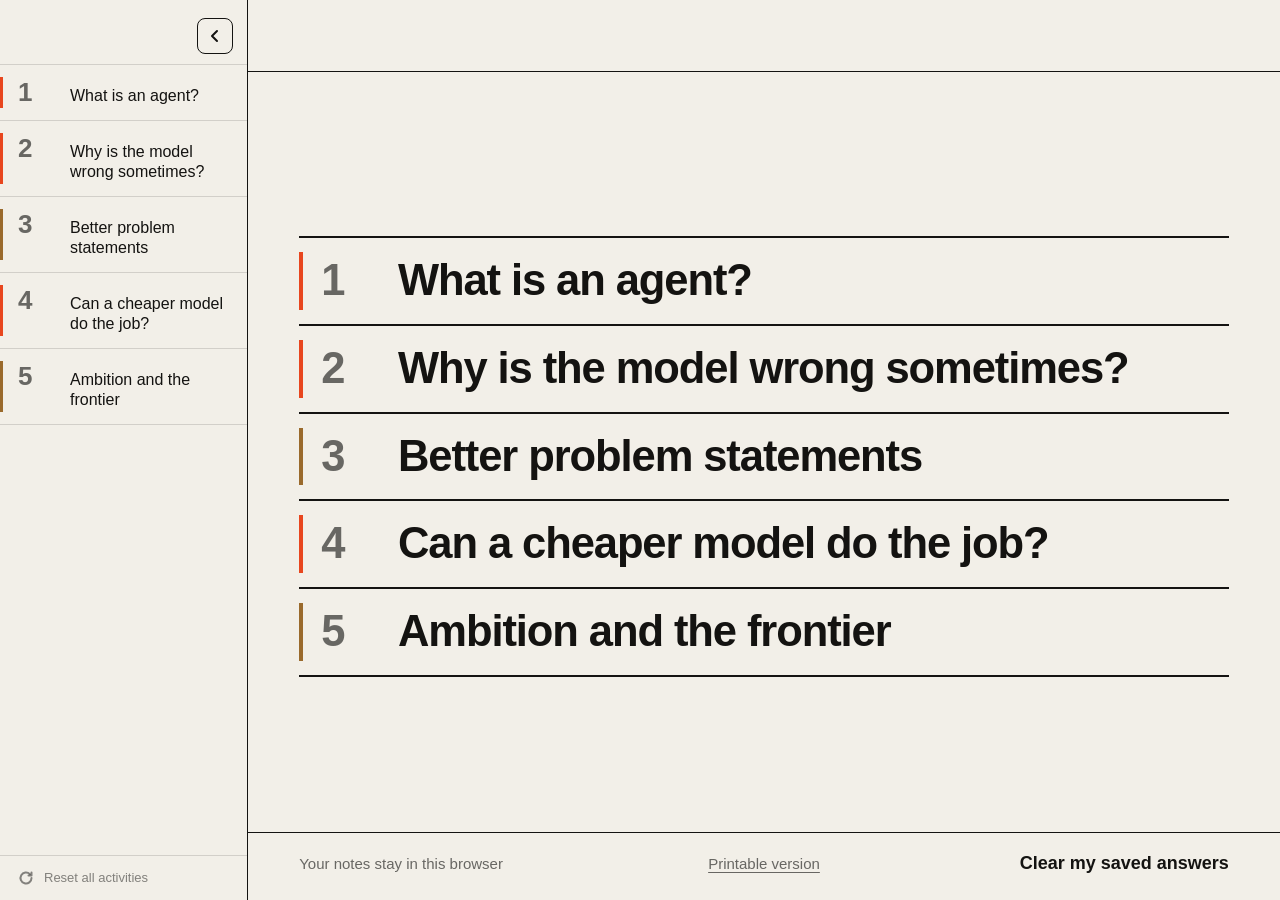
==== index.html @ 5404366b "Workbook snapshot Co-Authored-By: Claude Opus 5.5 <noreply@anthropic.com>" ====
<!doctype html>
<html lang="en">
<head><script>(function(){var d=document.documentElement,n=null;d.classList.add("preload");try{n=localStorage.getItem("wb:nav")}catch(e){}if(n!==null?n==="1":innerWidth<900)d.classList.add("nav-c")})()</script>
<meta charset="utf-8">
<meta name="viewport" content="width=device-width,initial-scale=1">
<title>AI workshop workbook</title>
<link rel="stylesheet" href="assets/workbook.css">
</head>
<body data-lang="tech">
<div class="app" id="app">

  <aside class="nav" aria-label="Sessions">
    <div class="nav-top">
      <button class="nav-toggle" id="navToggle" aria-expanded="true" aria-label="Collapse navigation" title="Collapse navigation ([)">[</button>
    </div>
    <ol class="sessions">
      <li><a class="sess" data-l="t" href="session-1.html"><span class="n">1</span><span class="label">What is an agent?</span></a></li>
      <li><a class="sess" data-l="t" href="session-2.html"><span class="n">2</span><span class="label">Why is the model wrong sometimes?</span></a></li>
      <li><a class="sess" data-l="m" href="session-3.html"><span class="n">3</span><span class="label">Better problem statements</span></a></li>
      <li><a class="sess" data-l="t" href="session-4.html"><span class="n">4</span><span class="label">Can a cheaper model do the job?</span></a></li>
      <li><a class="sess" data-l="m" href="session-5.html"><span class="n">5</span><span class="label">Ambition and the frontier</span></a></li>
    </ol>
  </aside>

  <main class="main">
    <header class="top">
      <div class="sn" aria-hidden="true"></div>
      <div class="sname"></div>
      <nav class="pips" id="pips" aria-label="Slides"></nav>
    </header>

    <div class="stage" id="stage">
      <section class="slide tech on">
        <ol class="home-list">
        <li><a data-l="t" href="session-1.html"><span class="n">1</span><span>What is an agent?</span></a></li>
        <li><a data-l="t" href="session-2.html"><span class="n">2</span><span>Why is the model wrong sometimes?</span></a></li>
        <li><a data-l="m" href="session-3.html"><span class="n">3</span><span>Better problem statements</span></a></li>
        <li><a data-l="t" href="session-4.html"><span class="n">4</span><span>Can a cheaper model do the job?</span></a></li>
        <li><a data-l="m" href="session-5.html"><span class="n">5</span><span>Ambition and the frontier</span></a></li>
        </ol>
      </section>
    </div>

    <footer class="foot">
      <p class="fnote">Your notes stay in this browser</p>
      <a class="quiet-link" href="print.html">Printable version</a>
      <button class="btn" id="clear" type="button">Clear my saved answers</button>
    </footer>
  </main>
</div>
<script src="assets/workbook.js"></script>
</body>
</html>
---- assets/workbook.css ----
/* Workbook shared styles.
   Chrome (nav, top bar, pips, footer, attention marker) is identical in every session.
   Only the lane colour (--lane, from body[data-lang]) and the content language change.
   Fonts: system stacks only, so the folder works offline from file://. */

:root{
  --gx:clamp(20px,4vw,56px);
  --nav-w:248px;
  --nav-c:64px;
  --ease:cubic-bezier(.2,.7,.2,1);
  /* chrome tokens: fixed, shared by both languages */
  --c-paper:#f2efe8;
  --c-ink:#141311;
  --c-mute:rgba(20,19,17,.62);
  --c-rule:rgba(20,19,17,.14);
  --c-frame:#141311;
  --c-signal:#e8461e;
  --c-soft:rgba(232,70,30,.12);
  --c-active-bg:#141311;
  --c-active-ink:#f2efe8;
  --c-amber:#9a6a2c;
  --c-amber-soft:rgba(154,106,44,.16);
  --c-ok:#2f7d4f;
  --c-font:"Helvetica Neue",Helvetica,Arial,"Liberation Sans",sans-serif;
  /* emphasis tokens, shared by both languages. Colours and done-opacity are set per language below. */
  --em-w-current:700;--em-w-context:500;--em-w-done:400;
  --em-o-current:1;--em-o-context:1;--em-o-done:.9;
}
/* Content language tokens. --lane is the single lane colour used by the top bar and pips. */
body[data-lang="tech"]{
  --lane:var(--c-signal);
  --paper:#f2efe8;
  --card:#fbfaf6;
  --ink:#141311;
  --mute:rgba(20,19,17,.62);
  --rule:rgba(20,19,17,.14);
  --frame:#141311;
  --signal:#e8461e;
  --soft:rgba(232,70,30,.12);
  --grotesk:"Helvetica Neue",Helvetica,Arial,"Liberation Sans",sans-serif;
  --display:var(--grotesk);
  --ui:var(--grotesk);
  --em-c-current:var(--ink);--em-c-context:var(--ink);--em-c-done:var(--mute);
}
body[data-lang="mind"]{
  --lane:var(--c-amber);
  --paper:#f4efe6;
  --card:#fffdf8;
  --ink:#2a2620;
  --mute:rgba(42,38,32,.64);
  --rule:rgba(42,38,32,.13);
  --frame:rgba(42,38,32,.3);
  --signal:#9a6a2c;
  --soft:rgba(154,106,44,.12);
  --display:"Iowan Old Style","Palatino Linotype",Palatino,"Book Antiqua",Georgia,serif;
  --ui:-apple-system,BlinkMacSystemFont,"Segoe UI",Roboto,"Helvetica Neue",Arial,sans-serif;
  --em-c-current:var(--ink);--em-c-context:var(--ink);--em-c-done:var(--mute);
}

*{box-sizing:border-box}
[hidden]{display:none!important}
html,body{height:100%;margin:0}
body{background:var(--c-paper);color:var(--c-ink);font-family:var(--c-font);-webkit-font-smoothing:antialiased;overflow:hidden}
button,textarea{font:inherit;color:inherit}
button{cursor:pointer}
:focus-visible{outline:3px solid var(--c-signal);outline-offset:3px}

/* ---------- shared chrome ---------- */
.app{display:grid;grid-template-columns:var(--nav-w) minmax(0,1fr);height:100vh;height:100dvh;transition:grid-template-columns .4s var(--ease)}
.app.collapsed{grid-template-columns:var(--nav-c) minmax(0,1fr)}

.nav{border-right:1px solid var(--c-frame);display:flex;flex-direction:column;min-width:0;overflow:hidden}
.nav-top{display:flex;justify-content:flex-end;padding:18px 14px 10px}
.app.collapsed .nav-top{justify-content:center;padding-left:0;padding-right:0}
.nav-toggle{width:36px;height:36px;border:1px solid var(--c-frame);border-radius:8px;background:none;color:var(--c-ink);font-size:18px;font-weight:700;line-height:1;padding:0}
.nav-toggle:hover{background:var(--c-active-bg);color:var(--c-active-ink)}
.nav-toggle{display:inline-flex;align-items:center;justify-content:center}
.nav-toggle svg{display:block;flex:none;transition:transform .15s ease}
/* chevron points left when the sidebar is open; rotated to point right when collapsed */
.app.collapsed .nav-toggle svg,html.nav-c .nav-toggle svg{transform:rotate(180deg)}
html.preload .nav-toggle svg{transition:none}
.app.collapsed .nav-toggle,html.nav-c .nav-toggle{margin:0 auto}
@media (prefers-reduced-motion:reduce){.nav-toggle svg{transition:none}}
/* sidebar reset control, pinned to the bottom of the nav column */
.nav-reset{margin-top:auto;display:flex;align-items:center;gap:10px;width:100%;padding:14px 18px;border:0;border-top:1px solid var(--c-rule);background:none;color:rgba(20,19,17,.5);font:inherit;font-size:13px;line-height:1.2;text-align:left;cursor:pointer;white-space:normal}
.nav-reset:hover{color:var(--c-ink)}
.nav-reset.armed{color:var(--c-signal)}
.nav-reset svg{display:block;flex:none}
.nav-reset .label{min-width:0}
.app.collapsed .nav-reset,html.nav-c .nav-reset{justify-content:center;padding-left:0;padding-right:0}
.app.collapsed .nav-reset .label,html.nav-c .nav-reset .label{display:none}
.sr-only{position:absolute;width:1px;height:1px;padding:0;margin:-1px;overflow:hidden;clip:rect(0,0,0,0);white-space:nowrap;border:0}
.sessions{list-style:none;margin:0;padding:0}
.sess{position:relative;display:grid;grid-template-columns:52px minmax(0,1fr);align-items:baseline;width:100%;padding:14px 14px 14px 18px;border:0;border-top:1px solid var(--c-rule);background:none;text-align:left;font-size:16px;line-height:1.25;color:var(--c-ink);text-decoration:none}
.sessions li:last-child .sess{border-bottom:1px solid var(--c-rule)}
.sess .n{font-family:var(--c-font);font-weight:800;font-size:26px;line-height:1;color:var(--c-mute);font-variant-numeric:tabular-nums;white-space:nowrap}
.sess .label{min-width:0}
.sess:not([aria-current]):hover{background:var(--c-soft)}
.sess[aria-current]{background:var(--c-active-bg);color:var(--c-active-ink)}
.sess[aria-current] .n{color:var(--c-signal)}
.sess[data-l="t"]{--c:var(--c-signal)}
.sess[data-l="m"]{--c:var(--c-amber)}
.sess:not([aria-current])::before{content:"";position:absolute;left:0;top:12px;bottom:12px;width:3px;background:var(--c)}
.sess[data-l="t"][aria-current]{box-shadow:inset 5px 0 0 var(--c-signal)}
.sess[data-l="m"][aria-current]{background:var(--c-amber-soft);color:var(--c-ink);box-shadow:inset 0 0 0 1.5px var(--c-amber)}
.sess[data-l="m"][aria-current] .n{color:var(--c-ink)}
.app.collapsed .sess{grid-template-columns:1fr;justify-items:center;padding:12px 0}
.app.collapsed .sess .label{display:none}
.app.collapsed .sess .n{font-size:22px}

.main{display:flex;flex-direction:column;min-width:0;min-height:0}
/* top bar: session label sits top right. The nav toggle lives in the side nav, so it is unchanged. */
.top{display:flex;align-items:center;justify-content:flex-end;gap:18px;height:72px;padding:0 var(--gx);border-bottom:1px solid var(--c-frame)}
.sn{font-family:var(--c-font);font-weight:800;font-size:44px;line-height:1;color:var(--lane);font-variant-numeric:tabular-nums}
.sname{font-size:15px;white-space:nowrap;overflow:hidden;text-overflow:ellipsis;min-width:0}

/* pips: one per slide, current one filled in the lane colour. They live in the footer, centred between Back and Next */
.pips{display:flex;align-items:center;gap:0}
.foot .mid{position:relative;display:flex;justify-content:center;justify-self:center}
.foot .attn{display:none}
/* quiet reset link, to the left of the pips so the footer stays balanced and nothing shifts */
.reset{position:absolute;right:100%;top:50%;transform:translateY(-50%);margin-right:12px;padding:4px 2px;background:none;border:0;font:500 13px/1.2 var(--c-font);letter-spacing:.02em;color:var(--c-mute);text-decoration:underline;text-underline-offset:3px;white-space:nowrap;cursor:pointer}
.reset:hover,.reset:focus-visible{color:var(--c-signal)}
.reset[hidden]{display:none}
.pip{width:26px;height:26px;padding:0;border:0;border-radius:50%;background:none;display:grid;place-items:center}
.pip::before{content:"";width:10px;height:10px;border-radius:50%;border:1.5px solid var(--c-frame);box-sizing:border-box;transition:transform .2s var(--ease),border-color .2s,background-color .2s}
.pip:hover::before{border-color:var(--lane);transform:scale(1.25)}
.pip[aria-current="step"]::before{width:14px;height:14px;background:var(--lane);border-color:var(--lane)}
.pip[aria-current="step"]:hover::before{transform:none}

.stage{position:relative;flex:1;min-height:0;overflow-x:hidden;overflow-y:auto;background:var(--paper);color:var(--ink);font-family:var(--ui);transition:background-color .5s,color .5s}

.slide{display:none;position:relative;min-height:100%;box-sizing:border-box;padding:clamp(20px,4.5vh,56px) var(--gx) clamp(20px,3.5vh,44px);align-content:safe center;grid-template-columns:repeat(12,minmax(0,1fr));column-gap:24px}
.slide.on{display:grid;animation:fadeUp .5s var(--ease) both}
.slide.tech>*{grid-column:1/-1}
.slide.mind{grid-template-columns:minmax(0,1fr)}
.slide.mind>*{width:min(960px,100%);justify-self:center}

.foot{position:relative;display:grid;grid-template-columns:1fr auto 1fr;align-items:center;gap:16px;padding:12px var(--gx) 18px;border-top:1px solid var(--c-frame)}
.foot .btn:first-child{justify-self:start}
.foot .btn:last-child{justify-self:end}
.btn{background:none;border:0;padding:8px 0;font-size:18px;font-weight:600;color:var(--c-ink);font-family:var(--c-font)}
.btn:not(:disabled):hover{color:var(--c-signal)}
.btn:disabled{opacity:.28;cursor:default}
.fnote{margin:0;font-size:15px;color:var(--c-mute);justify-self:start}
/* attention-mode marker: same place and style on every slide */
.attn{visibility:hidden!important;margin:0;display:inline-flex;align-items:center;gap:9px;font-family:var(--c-font);font-size:15px;font-weight:500;letter-spacing:.04em;color:var(--c-mute);white-space:nowrap;justify-self:center}
.attn::before{content:"";width:9px;height:9px;border-radius:50%;border:1.5px solid var(--c-signal);background:var(--c-signal);box-sizing:border-box}
.attn[data-mode="laptop"]::before{background:none}

/* step reveals: hidden until the JS adds .on */
.step{opacity:0;transform:translateY(6px);transition:opacity .25s linear,transform .25s linear}
.step.on{opacity:1;transform:none}

/* ---------- emphasis follows attention (claude_work/design-decisions.md) ----------
   One state class on the element that carries the text:
   em-current = the thing to look at now; em-context = instruction, setup, options; em-done = spent or earlier.
   Weight and colour are !important so they beat component defaults. Opacity is not, so reveal fades still run. */
.em-current{font-weight:var(--em-w-current)!important;color:var(--em-c-current)!important;opacity:var(--em-o-current)}
.em-context{font-weight:var(--em-w-context)!important;color:var(--em-c-context)!important;opacity:var(--em-o-context)}
.em-done{font-weight:var(--em-w-done)!important;color:var(--em-c-done)!important;opacity:var(--em-o-done)}
.on.em-done{opacity:var(--em-o-done)}

@keyframes fadeUp{from{opacity:0;transform:translateY(10px)}to{opacity:1;transform:none}}
@media (prefers-reduced-motion:reduce){
  *,*::before,*::after{animation:none!important;transition:none!important}
}

/* ---------- shared sorter mechanics ---------- */
.zone{position:relative;transition:background .3s,border-color .3s}
.zone.over,.pool.over{background:var(--soft)}
.zone.ready:not(.over){background:repeating-linear-gradient(135deg,transparent 0 10px,rgba(128,118,100,.09) 10px 11px)}
.card{user-select:none;-webkit-user-select:none;touch-action:none}
.card.lifted{opacity:.3}
.card.ghost{position:fixed;z-index:60;pointer-events:none;margin:0;width:auto}
.s-sort.done .card{cursor:default}
.s-sort.done .pool{display:none}

/* ---------- TECHNICAL LANGUAGE (Swiss editorial) ---------- */
.tech .prompt{grid-column:1/-1;font-size:clamp(24px,2.6vw,38px);line-height:1.08;font-weight:500;letter-spacing:-.02em;margin:0 0 20px}
.tech .t-title{display:grid;gap:clamp(18px,3vh,32px);align-content:center}
.tech .t-stack{display:grid;gap:clamp(12px,2.2vh,22px);align-content:center}
.tech .big{font-size:clamp(170px,27vw,360px);font-weight:900;line-height:.74;letter-spacing:-.07em;color:var(--signal);margin:0 0 0 -.03em}
.tech h1{font-size:clamp(48px,7.4vw,124px);font-weight:800;line-height:.92;letter-spacing:-.05em;margin:0;max-width:16ch}
.tech .qline{margin:0;font-size:clamp(36px,4.8vw,84px);font-weight:700;line-height:1.04;letter-spacing:-.035em;max-width:24ch}
.tech .qline em{font-style:normal;color:var(--signal)}
.tech .smallline{margin:10px 0 0;font-size:clamp(16px,1.4vw,20px);color:var(--mute)}
.tech .defn{margin:0;font-size:clamp(34px,4.6vw,76px);font-weight:700;line-height:1.05;letter-spacing:-.03em;max-width:22ch}
.tech .fnote-line{margin:18px 0 0;font-size:16px;color:var(--mute)}

.tech .t-stmt{margin:0}
.tech .line{display:block;font-size:clamp(40px,6.2vw,100px);font-weight:700;line-height:1.02;letter-spacing:-.035em;margin:0;padding:18px 0;border-top:1px solid var(--rule)}
.tech .line:last-child{border-bottom:1px solid var(--rule)}
.tech .line em{font-style:normal;color:var(--signal)}

/* picks: same-or-vary style rows, used by the LLM-or-code game */
.tech .pick{flex:1;background:var(--card);border:2px solid var(--ink);padding:10px 6px;font-size:16px;font-weight:500;line-height:1.1;text-align:center}
.tech .pick:hover:not(:disabled){background:var(--ink);color:var(--paper)}
.tech .pick[aria-pressed="true"]{background:var(--ink);color:var(--paper)}
.tech .pick:disabled{cursor:default}

/* shared one-question-at-a-time pattern (.qs): each answer collapses to a summary row; the next question shows at once */
.qs{display:grid;gap:12px;margin-top:clamp(12px,2.2vh,20px);max-width:920px}
.qs-done{list-style:none;margin:0;padding:0;border-top:1px solid var(--rule)}
.qs-done:empty{display:none}
.qs-sum{display:grid;grid-template-columns:minmax(0,1fr) auto auto;gap:14px;align-items:center;padding:6px 0;border-bottom:1px solid var(--rule);font-size:15px;line-height:1.3}
.qs-sum .qs-q{min-width:0;overflow:hidden;text-overflow:ellipsis;white-space:nowrap;color:var(--mute)}
.qs-sum .qs-you{white-space:nowrap}
.qs-mark{position:relative;display:inline-grid;place-items:center;width:22px;height:22px;flex:none}
.qs-mark svg{width:22px;height:22px;overflow:visible;fill:none;stroke-width:2.6;stroke-linecap:round;stroke-linejoin:round}
.qs-sum.ok .qs-mark svg{stroke:var(--c-ok)}
.qs-sum.no .qs-mark svg{stroke:var(--c-mute)}
.qs-sum .qs-note{grid-column:1/-1;margin:4px 0 4px;font-size:clamp(16px,1.4vw,19px);line-height:1.35;color:var(--mute)}
.qs-note .lean{display:inline;font-weight:700;margin-right:.3em}
.qs-note p{margin:0}
.qs-item{display:none}
.qs-item.cur{display:grid;gap:10px;background:var(--card,#fbfaf6);border:1.5px solid var(--ink);border-left:5px solid var(--lane,var(--c-signal));border-radius:6px;padding:18px 22px 20px;margin-top:14px;box-shadow:0 2px 0 rgba(0,0,0,.05)}
/* the active question sits in a card, so notes above it read as being about earlier questions */
.qs-text{margin:0;font-size:clamp(22px,2.2vw,32px);font-weight:700;line-height:1.2}
.qs-choices{display:flex;gap:10px;flex-wrap:wrap}
.qs-choices .pick{flex:1 1 170px}
.qs-choices.four .pick{flex:1 1 0;min-width:0;font-size:15px;padding:9px 6px}
.qs-choices.s4-five .pick{flex:1 1 0;min-width:0;font-size:15px;padding:9px 6px}
.qs-reveal{display:none}
.qs-count{margin:0;font-size:14px;color:var(--mute)}
@media (max-width:820px){.qs-choices.four,.qs-choices.s4-five{flex-wrap:wrap}}

/* check and x: the check draws itself with a small pop and a few confetti dots (about 600ms); the x just fades in */
.qs-sum.fresh.ok .tick{stroke-dasharray:24;stroke-dashoffset:24;animation:qsDraw .36s var(--ease) .14s forwards}
.qs-sum.fresh.ok .qs-mark{animation:qsPop .5s cubic-bezier(.2,1.5,.4,1) both}
.qs-sum .cf{display:none;position:absolute;left:50%;top:50%;width:5px;height:5px;margin:-2.5px 0 0 -2.5px;border-radius:50%;background:var(--lane);opacity:0}
.qs-sum.fresh.ok .cf{display:block;animation:qsBurst .6s var(--ease) both}
.qs-sum.fresh.ok .cf:nth-of-type(2n){background:var(--c-ok)}
.qs-sum.fresh.ok .cf:nth-of-type(1){--dx:-20px;--dy:-16px}
.qs-sum.fresh.ok .cf:nth-of-type(2){--dx:18px;--dy:-20px}
.qs-sum.fresh.ok .cf:nth-of-type(3){--dx:-22px;--dy:10px}
.qs-sum.fresh.ok .cf:nth-of-type(4){--dx:22px;--dy:12px}
.qs-sum.fresh.ok .cf:nth-of-type(5){--dx:2px;--dy:-26px}
.qs-sum.fresh.no .qs-mark{animation:qsFade .4s ease both}
@keyframes qsDraw{to{stroke-dashoffset:0}}
@keyframes qsPop{0%{transform:scale(.4)}60%{transform:scale(1.18)}100%{transform:scale(1)}}
@keyframes qsBurst{0%{opacity:1;transform:translate(0,0) scale(.4)}70%{opacity:1}100%{opacity:0;transform:translate(var(--dx),var(--dy)) scale(1)}}
@keyframes qsFade{from{opacity:0}to{opacity:1}}
@media (prefers-reduced-motion:reduce){
  .qs-sum.fresh.ok .tick{stroke-dasharray:none;stroke-dashoffset:0}
  .qs-sum .cf{display:none}
}

.btn-ink{margin-top:18px;padding:12px 20px;background:var(--ink);color:var(--paper);border:0;font:700 17px var(--grotesk)}
.btn-ink:hover:not(:disabled){background:var(--signal);color:var(--ink)}
.btn-ink:disabled{opacity:.5;cursor:default}


/* build an agent */
.tech .build{grid-column:1/-1;display:grid;grid-template-columns:minmax(0,7fr) minmax(0,5fr);gap:clamp(24px,4vw,64px);align-items:start}
.tech .build .prompt{font-size:clamp(22px,2.2vw,32px);margin-bottom:22px}
.tech .togs{list-style:none;margin:0;padding:0;border-top:2px solid var(--ink)}
.tech .togs li{border-bottom:1px solid var(--rule)}
.tech .tog{display:flex;align-items:center;gap:16px;width:100%;padding:10px 4px;background:none;border:0;text-align:left;font-size:clamp(17px,1.6vw,22px);font-weight:400;line-height:1.2;color:var(--ink)}
.tech .tog::before{content:"";flex:none;width:18px;height:18px;border:2px solid var(--ink);background:var(--card)}
.tech .tog[aria-pressed="true"]::before{background:var(--signal);border-color:var(--signal)}
.tech .tog:hover{color:var(--signal)}
.tech .b-right{display:grid;gap:8px;justify-items:center}
.tech .fig{width:100%;max-width:300px;height:auto;display:block}
.tech .fig .part .shape{fill:none;stroke:var(--mute);stroke-width:2;stroke-dasharray:5 5;transition:fill .4s,stroke .4s}
.tech .fig .part path.shape{fill:none}
.tech .fig .part.on .shape{fill:var(--ink);stroke:var(--ink);stroke-dasharray:none}
.tech .fig .part.on path.shape{fill:none;stroke-width:4}
.tech .fig .part.on circle.ring{fill:none;stroke-width:4}
.tech .count{margin:6px 0 0;font-size:clamp(22px,2.4vw,34px);font-weight:500;letter-spacing:-.02em;text-align:center}
.tech .ask{margin:10px 0 0;font-size:clamp(18px,1.8vw,24px);font-weight:500;text-align:center}

/* sort (lunch) */
.tech .pool{display:grid;grid-template-columns:repeat(4,minmax(0,1fr));gap:12px;min-height:110px;margin:0 0 34px;padding:12px;border:1px dashed var(--rule)}
.tech .board{display:grid;grid-template-columns:1fr 1fr;gap:24px}
.tech .zone{border-top:2px solid var(--ink);padding:12px 0 0;min-height:230px}
.tech .zlabel{font-size:clamp(24px,2.4vw,34px);font-weight:500;letter-spacing:-.02em;line-height:1.1;margin:0 0 14px}
.tech .drop{display:flex;flex-direction:column;gap:8px;min-height:150px}
.tech .card{display:block;width:100%;text-align:left;padding:12px 14px;background:var(--card);border:1.5px solid var(--ink);font:500 17px/1.2 var(--grotesk);color:var(--ink);cursor:pointer;transition:background .2s,opacity .2s}
.tech .card:hover{background:#ebe7dd}
.tech .card[aria-pressed="true"]{background:var(--signal)}
.tech .card.static,.tech .card.static:hover{cursor:default;background:var(--card)}
.tech .card.ghost{transform:rotate(-2deg);box-shadow:8px 8px 0 var(--ink);cursor:grabbing}
.tech .pool .card{width:auto}
.tech .board.merged{grid-template-columns:1fr}
.tech .board.merged .zone-act{display:none}
.tech .board.merged .zone-info .drop{display:grid;grid-template-columns:repeat(4,minmax(0,1fr))}
.tech .reveal-line{font-size:clamp(26px,2.8vw,40px);font-weight:700;letter-spacing:-.02em;line-height:1.1;margin:30px 0 0;opacity:0;transform:translateY(8px);transition:opacity .9s var(--ease),transform .9s var(--ease)}
.tech .reveal-line.on{opacity:1;transform:none}
.tech .btn-merge{justify-self:start;margin-top:24px;padding:12px 22px;background:var(--ink);color:var(--paper);border:0;font:500 18px var(--grotesk)}
.tech .btn-merge:hover{background:var(--signal);color:var(--ink)}

/* placeholder */
.tech .placeholder{grid-column:1/-1;max-width:760px;border:2px dashed var(--signal);padding:28px 30px;font-size:clamp(20px,2vw,28px);line-height:1.3}
.tech .ph-tag{display:inline-block;font-size:13px;font-weight:800;letter-spacing:.12em;text-transform:uppercase;color:var(--signal);margin-bottom:10px}
.tech .placeholder p{margin:0}

/* permissions grid */
.tech .perm{grid-column:1/-1;max-width:920px;display:grid}
.tech .perm-head,.tech .perm-row{display:grid;grid-template-columns:minmax(0,2fr) minmax(0,1fr) minmax(0,1fr);align-items:center;gap:12px}
.tech .perm-head{font-size:15px;font-weight:500;padding:0 0 8px;border-bottom:2px solid var(--ink)}
.tech .perm-head span:not(:first-child){text-align:center}
.tech .perm-row{border-bottom:1px solid var(--rule);padding:6px 0}
.tech .sys{font-size:clamp(18px,1.8vw,24px);font-weight:400}
.tech .cell{width:100%;height:50px;border:2px solid var(--ink);background:var(--card);font-weight:500;font-size:16px;line-height:1.1;padding:4px}
.tech .cell:hover{outline:2px solid var(--ink);outline-offset:2px}
.tech .cell[data-s="1"]{background:rgba(232,70,30,.35)}
.tech .cell[data-s="2"]{background:var(--signal)}
.tech .strip{display:grid;grid-template-columns:repeat(10,minmax(0,1fr));gap:4px;margin-top:22px;max-width:920px}
.tech .seg{height:18px;border:1.5px solid var(--ink);background:var(--card)}
.tech .seg[data-s="1"]{background:rgba(232,70,30,.35)}
.tech .seg[data-s="2"]{background:var(--signal)}
.tech .ask-line{grid-column:1/-1;margin:22px 0 0;font-size:clamp(18px,1.8vw,24px);font-weight:500}

/* takeaways */
.tech .t-take{list-style:none;margin:0;padding:0}
.tech .t-take li{display:grid;grid-template-columns:repeat(12,minmax(0,1fr));column-gap:24px;align-items:baseline;border-top:2px solid var(--ink);padding:24px 0 28px}
.tech .t-take li:last-child{border-bottom:2px solid var(--ink)}
.tech .t-take .k{grid-column:1/2;font-size:clamp(20px,2vw,28px);font-weight:800;color:var(--signal)}
.tech .t-take .t{grid-column:2/-1;font-size:clamp(30px,4.2vw,64px);font-weight:700;line-height:1.05;letter-spacing:-.03em}

/* home */
.home-list{list-style:none;margin:0;padding:0;border-bottom:2px solid var(--ink)}
.home-list a{position:relative;display:grid;grid-template-columns:clamp(60px,6vw,100px) minmax(0,1fr);align-items:baseline;padding:20px 0 20px 22px;border-top:2px solid var(--ink);text-decoration:none;color:var(--ink);font-size:clamp(28px,3.4vw,54px);font-weight:700;letter-spacing:-.025em;line-height:1.05}
.home-list a::before{content:"";position:absolute;left:0;top:14px;bottom:14px;width:4px;background:var(--lane-of,var(--signal))}
.home-list a[data-l="m"]{--lane-of:var(--c-amber)}
.home-list a .n{font-weight:800;color:var(--mute)}
.home-list a:hover{color:var(--signal)}

/* ---------- MINDSET LANGUAGE (quiet studio) ---------- */
.mind .m-title{display:grid;gap:28px}
.mind .rule{display:block;width:56px;height:1px;background:var(--signal)}
.mind h1{font-family:var(--display);font-weight:400;font-size:clamp(52px,7.2vw,112px);line-height:1.04;letter-spacing:-.02em;margin:0;max-width:14ch}
.mind .m-stmt{font-family:var(--display);font-weight:400;font-size:clamp(38px,5vw,68px);line-height:1.18;letter-spacing:-.015em;margin:0;max-width:20ch}
.mind .m-prompt{font-family:var(--display);font-weight:400;font-size:clamp(28px,3.1vw,42px);line-height:1.22;letter-spacing:-.01em;margin:0;max-width:30ch}
.mind .m-take{list-style:none;margin:0;padding:0;font-family:var(--display);font-size:clamp(28px,3.4vw,44px);line-height:1.28;letter-spacing:-.01em}
.mind .m-take li{padding:22px 0;border-top:1px solid var(--rule)}
.mind .m-take li:last-child{border-bottom:1px solid var(--rule)}

/* ---------- small screens ---------- */
@media (max-width:900px){
  .app{grid-template-columns:var(--nav-c) minmax(0,1fr)}
  .app.expanded{grid-template-columns:var(--nav-w) minmax(0,1fr)}
}
/* short viewports (e.g. 1280x800): tighten the picks rows so they fit above the footer */
@media (max-height:860px) and (min-width:821px){
  .tech .prompt{font-size:clamp(24px,2.3vw,32px);margin-bottom:12px}
  .tech .pick{font-size:15px;padding:8px 4px}
  .tech .build .prompt{font-size:clamp(20px,2vw,26px);margin-bottom:12px}
  .tech .tog{padding:5px 4px}
  .tech .prompt{margin-bottom:8px}
  .slide{padding-top:16px;padding-bottom:14px}
  .tech .prompt{font-size:clamp(22px,2.1vw,30px)}
  .tech .qline{font-size:clamp(34px,4vw,70px)}
  .tech .defn{font-size:clamp(32px,4vw,64px)}
  .tech .cell{height:44px}
}
@media (max-width:820px){
  .tech .prompt{grid-column:1/-1}
  .tech .build{grid-template-columns:1fr}
  .tech .board{grid-template-columns:1fr}
  .tech .board.merged .zone-info .drop{grid-template-columns:repeat(2,minmax(0,1fr))}
  .tech .pool{grid-template-columns:repeat(2,minmax(0,1fr))}
  .tech .t-take li{grid-template-columns:1fr;row-gap:8px}
  .tech .t-take .k,.tech .t-take .t{grid-column:1/-1}
  .tech .perm-head,.tech .perm-row{gap:8px}
  .top{padding:0 16px}
  .foot{padding:10px 16px 14px}
}

/* build-an-agent: fewer parts = easier to build */
.build-meter{margin:10px auto 0;max-width:360px;width:100%}
.bm-track{display:block;height:6px;background:var(--rule);border-radius:3px;overflow:hidden}
.bm-fill{display:block;height:100%;width:0;background:var(--lane,var(--c-signal));transition:width .3s ease}
.bm-ends{display:flex;justify-content:space-between;margin-top:6px;font-size:14px;color:var(--c-mute)}
.defn-title{margin:0 0 18px;font-size:clamp(20px,1.8vw,26px);font-weight:500}
.fnote-line a{color:inherit}
@media (prefers-reduced-motion:reduce){.bm-fill{transition:none}}

.quiet-link{justify-self:center;font-size:15px;color:var(--c-mute);text-underline-offset:3px}
.quiet-link:hover{color:var(--c-signal)}

/* Key takeaways checklist (shared by every session's last slide) */
.take-wrap{max-width:900px}
.take-title{margin:0 0 6px;font-size:clamp(26px,2.6vw,38px);font-weight:700;letter-spacing:-.02em;line-height:1.1}
.mind .take-title{font-family:var(--display,Georgia,serif);font-weight:400}
.take-ask{margin:0 0 22px;font-size:clamp(16px,1.4vw,19px);color:var(--c-mute)}
.take{list-style:none;margin:0;padding:0;border-top:1px solid var(--rule)}
.take li{border-bottom:1px solid var(--rule)}
.take label{display:grid;grid-template-columns:34px minmax(0,1fr);gap:16px;align-items:start;padding:18px 0;cursor:pointer}
.take input{appearance:none;-webkit-appearance:none;width:28px;height:28px;margin:4px 0 0;border:2px solid var(--ink);border-radius:4px;display:grid;place-content:center;cursor:pointer;background:transparent}
.take input::before{content:"";width:14px;height:8px;border-left:3px solid #fff;border-bottom:3px solid #fff;transform:rotate(-45deg) translate(1px,-2px) scale(0);transition:transform .18s ease}
.take input:checked{background:var(--c-ok,#2f7d4f);border-color:var(--c-ok,#2f7d4f)}
.take input:checked::before{transform:rotate(-45deg) translate(1px,-2px) scale(1)}
.take input:focus-visible{outline:3px solid var(--lane,var(--c-signal));outline-offset:3px}
.take .tt{font-size:clamp(22px,2.6vw,36px);font-weight:600;line-height:1.15;letter-spacing:-.015em}
.mind .take .tt{font-family:var(--display,Georgia,serif);font-weight:400}
.take li.is-checked .tt{color:var(--c-mute)}
.take li.pop input{animation:take-pop .45s cubic-bezier(.3,1.6,.5,1)}
@keyframes take-pop{0%{transform:scale(.7)}60%{transform:scale(1.18)}100%{transform:scale(1)}}
@media (prefers-reduced-motion:reduce){.take li.pop input{animation:none}.take input::before{transition:none}}

/* our answer, shown under a differing pick */
.qs-sum .qs-ours{font-size:13px;color:var(--ink);font-weight:500}

/* Instructions (a <p class="prompt">) are context, not headlines: body-size, regular weight.
   Slide titles stay on <h2 class="prompt">. */
.tech p.prompt{font-size:clamp(19px,1.7vw,24px);line-height:1.35;font-weight:400;letter-spacing:-.005em;max-width:62ch}

/* summary: pick and "our answer" stack flush right, next to the mark */
.qs-sum .qs-you{text-align:right}
.qs-sum .qs-ours{display:inline-block;margin-top:2px}

/* no transitions until the saved nav state is applied (stops the sidebar flashing open on page change) */
html.preload *,html.preload *::before,html.preload *::after{transition:none!important}
/* the saved collapsed state, applied from <head> before first paint (mirrors .app.collapsed) */
html.nav-c .app{grid-template-columns:var(--nav-c) minmax(0,1fr)}
html.nav-c .app .nav-top{justify-content:center;padding-left:0;padding-right:0}
html.nav-c .app .sess{grid-template-columns:1fr;justify-items:center;padding:12px 0}
html.nav-c .app .sess .label{display:none}
html.nav-c .app .sess .n{font-size:22px}
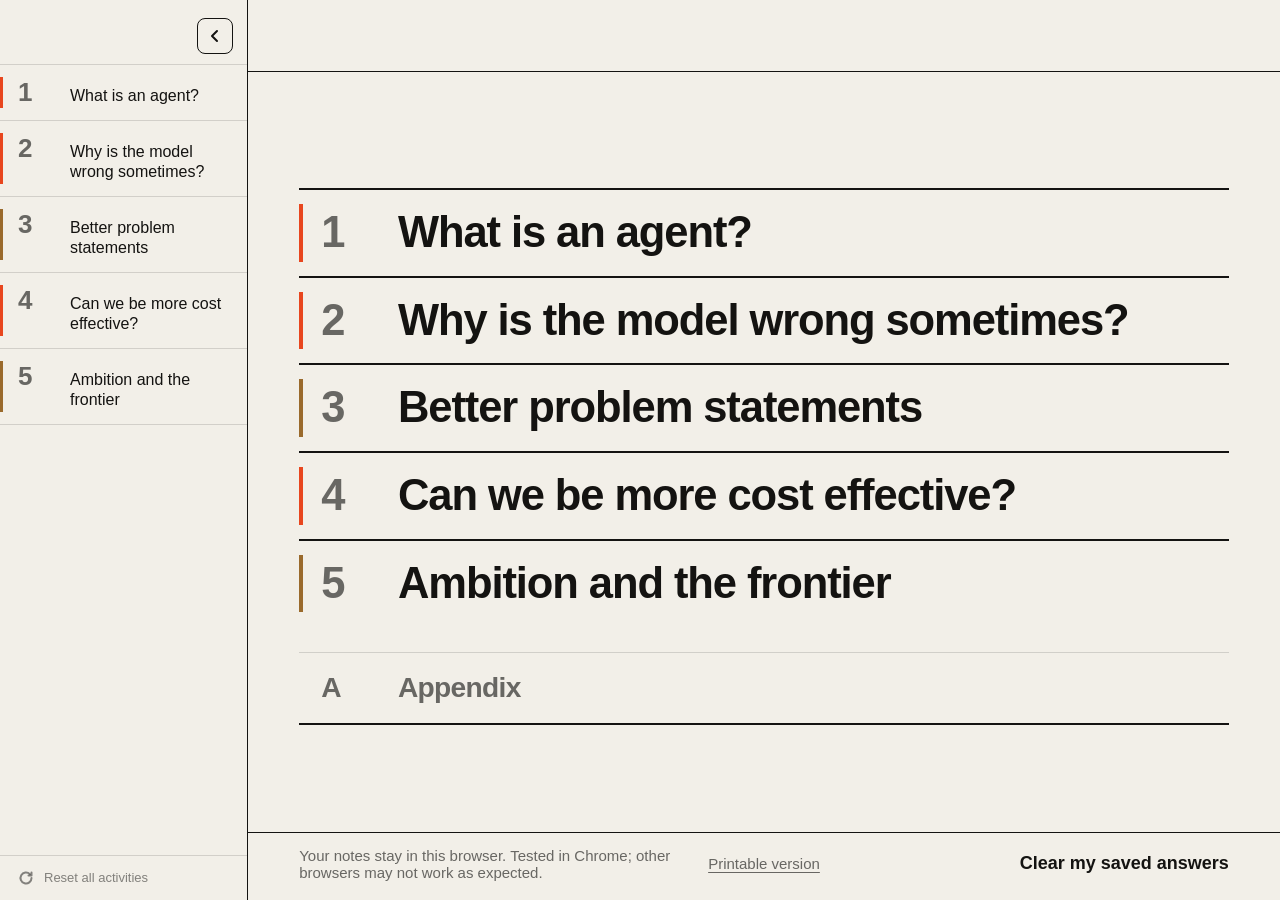
==== commit 837bfb24: "Update workbook: appendix, reels, session 4 rename, fixes, printables Co-Authored-By: Claude Opus 5." ====
--- a/index.html
+++ b/index.html
@@ -17,7 +17,7 @@
       <li><a class="sess" data-l="t" href="session-1.html"><span class="n">1</span><span class="label">What is an agent?</span></a></li>
       <li><a class="sess" data-l="t" href="session-2.html"><span class="n">2</span><span class="label">Why is the model wrong sometimes?</span></a></li>
       <li><a class="sess" data-l="m" href="session-3.html"><span class="n">3</span><span class="label">Better problem statements</span></a></li>
-      <li><a class="sess" data-l="t" href="session-4.html"><span class="n">4</span><span class="label">Can a cheaper model do the job?</span></a></li>
+      <li><a class="sess" data-l="t" href="session-4.html"><span class="n">4</span><span class="label">Can we be more cost effective?</span></a></li>
       <li><a class="sess" data-l="m" href="session-5.html"><span class="n">5</span><span class="label">Ambition and the frontier</span></a></li>
     </ol>
   </aside>
@@ -35,14 +35,15 @@
         <li><a data-l="t" href="session-1.html"><span class="n">1</span><span>What is an agent?</span></a></li>
         <li><a data-l="t" href="session-2.html"><span class="n">2</span><span>Why is the model wrong sometimes?</span></a></li>
         <li><a data-l="m" href="session-3.html"><span class="n">3</span><span>Better problem statements</span></a></li>
-        <li><a data-l="t" href="session-4.html"><span class="n">4</span><span>Can a cheaper model do the job?</span></a></li>
+        <li><a data-l="t" href="session-4.html"><span class="n">4</span><span>Can we be more cost effective?</span></a></li>
         <li><a data-l="m" href="session-5.html"><span class="n">5</span><span>Ambition and the frontier</span></a></li>
+        <li class="appx"><a class="appx-link" href="appendix.html"><span class="n">A</span><span>Appendix</span></a></li>
         </ol>
       </section>
     </div>
 
     <footer class="foot">
-      <p class="fnote">Your notes stay in this browser</p>
+      <p class="fnote">Your notes stay in this browser. Tested in Chrome; other browsers may not work as expected.</p>
       <a class="quiet-link" href="print.html">Printable version</a>
       <button class="btn" id="clear" type="button">Clear my saved answers</button>
     </footer>
--- a/assets/workbook.css
+++ b/assets/workbook.css
@@ -122,6 +122,9 @@
 .reset{position:absolute;right:100%;top:50%;transform:translateY(-50%);margin-right:12px;padding:4px 2px;background:none;border:0;font:500 13px/1.2 var(--c-font);letter-spacing:.02em;color:var(--c-mute);text-decoration:underline;text-underline-offset:3px;white-space:nowrap;cursor:pointer}
 .reset:hover,.reset:focus-visible{color:var(--c-signal)}
 .reset[hidden]{display:none}
+.reset svg{display:block;flex:none;margin-right:6px}
+/* one-time note when storage fails: sits above the footer, outside its grid, and never blocks typing */
+.foot .save-note{position:absolute;left:50%;bottom:100%;transform:translateX(-50%);margin:0 0 6px;font-size:12px;line-height:1.3;color:var(--c-mute);white-space:nowrap;pointer-events:none}
 .pip{width:26px;height:26px;padding:0;border:0;border-radius:50%;background:none;display:grid;place-items:center}
 .pip::before{content:"";width:10px;height:10px;border-radius:50%;border:1.5px solid var(--c-frame);box-sizing:border-box;transition:transform .2s var(--ease),border-color .2s,background-color .2s}
 .pip:hover::before{border-color:var(--lane);transform:scale(1.25)}
@@ -151,6 +154,8 @@
 /* step reveals: hidden until the JS adds .on */
 .step{opacity:0;transform:translateY(6px);transition:opacity .25s linear,transform .25s linear}
 .step.on{opacity:1;transform:none}
+/* unrevealed steps stay hidden whatever emphasis classes they carry (em-context etc.) */
+.step:not(.on){opacity:0;pointer-events:none}
 
 /* ---------- emphasis follows attention (claude_work/design-decisions.md) ----------
    One state class on the element that carries the text:
@@ -206,6 +211,8 @@
 .qs-sum{display:grid;grid-template-columns:minmax(0,1fr) auto auto;gap:14px;align-items:center;padding:6px 0;border-bottom:1px solid var(--rule);font-size:15px;line-height:1.3}
 .qs-sum .qs-q{min-width:0;overflow:hidden;text-overflow:ellipsis;white-space:nowrap;color:var(--mute)}
 .qs-sum .qs-you{white-space:nowrap}
+.qs-sum.predict .qs-you{white-space:normal}
+.qs-dot{display:inline-block;width:7px;height:7px;border-radius:50%;background:var(--mute);margin-right:9px;vertical-align:.12em}
 .qs-mark{position:relative;display:inline-grid;place-items:center;width:22px;height:22px;flex:none}
 .qs-mark svg{width:22px;height:22px;overflow:visible;fill:none;stroke-width:2.6;stroke-linecap:round;stroke-linejoin:round}
 .qs-sum.ok .qs-mark svg{stroke:var(--c-ok)}
@@ -368,6 +375,23 @@
   .foot{padding:10px 16px 14px}
 }
 
+/* narrow footer: Back and Next stay on row 1; the pips row (scrollable if it must) and the Reset link sit on row 2.
+   Touch targets keep their size. Reset moves into normal flow beside the pips. */
+@media (max-width:820px){
+  .foot{grid-template-columns:auto 1fr auto;row-gap:6px}
+  .foot #prev{grid-column:1;grid-row:1}
+  .foot #next{grid-column:3;grid-row:1}
+  .foot .mid{grid-column:1/-1;grid-row:2;justify-self:stretch;width:100%;min-width:0;gap:6px}
+  .foot .mid .pips{min-width:0;max-width:100%;overflow-x:auto;overflow-y:hidden;padding:4px 2px;scrollbar-width:thin}
+  .reset{position:static;transform:none;margin:0;flex:none;padding:6px}
+  .reset svg{margin-right:0}
+  .reset .reset-label{position:absolute;width:1px;height:1px;overflow:hidden;clip:rect(0,0,0,0);white-space:nowrap;border:0;padding:0;margin:-1px}
+}
+@media (max-width:600px){
+  .foot{padding-left:12px;padding-right:12px}
+  .foot > .save-note{font-size:11px}
+}
+
 /* build-an-agent: fewer parts = easier to build */
 .build-meter{margin:10px auto 0;max-width:360px;width:100%}
 .bm-track{display:block;height:6px;background:var(--rule);border-radius:3px;overflow:hidden}
@@ -419,3 +443,17 @@
 html.nav-c .app .sess{grid-template-columns:1fr;justify-items:center;padding:12px 0}
 html.nav-c .app .sess .label{display:none}
 html.nav-c .app .sess .n{font-size:22px}
+
+/* appendix: a sixth entry at the foot of the side nav, set apart from the five sessions by a rule and muted styling. No lane colour, and "A" in the number slot. */
+.sessions.appx{margin-top:10px;border-top:1px solid var(--c-frame)}
+.sessions.appx .sess{border-top:0;color:var(--c-mute)}
+.sessions.appx .sess::before{display:none}
+.sessions.appx .sess .n{color:var(--c-mute);font-weight:700}
+.sessions.appx .sess:not([aria-current]):hover{background:var(--c-soft);color:var(--c-ink)}
+.sessions.appx .sess[aria-current]{background:var(--c-active-bg);color:var(--c-active-ink)}
+.sessions.appx .sess[aria-current] .n{color:var(--c-active-ink)}
+/* index page: the appendix sits below the five sessions, in the same list style but quieter */
+.home-list li.appx{margin-top:26px}
+.home-list a.appx-link{font-size:clamp(20px,2.2vw,30px);font-weight:600;color:var(--c-mute);border-top:1px solid var(--c-rule)}
+.home-list a.appx-link::before{display:none}
+.home-list a.appx-link:hover{color:var(--c-signal)}
